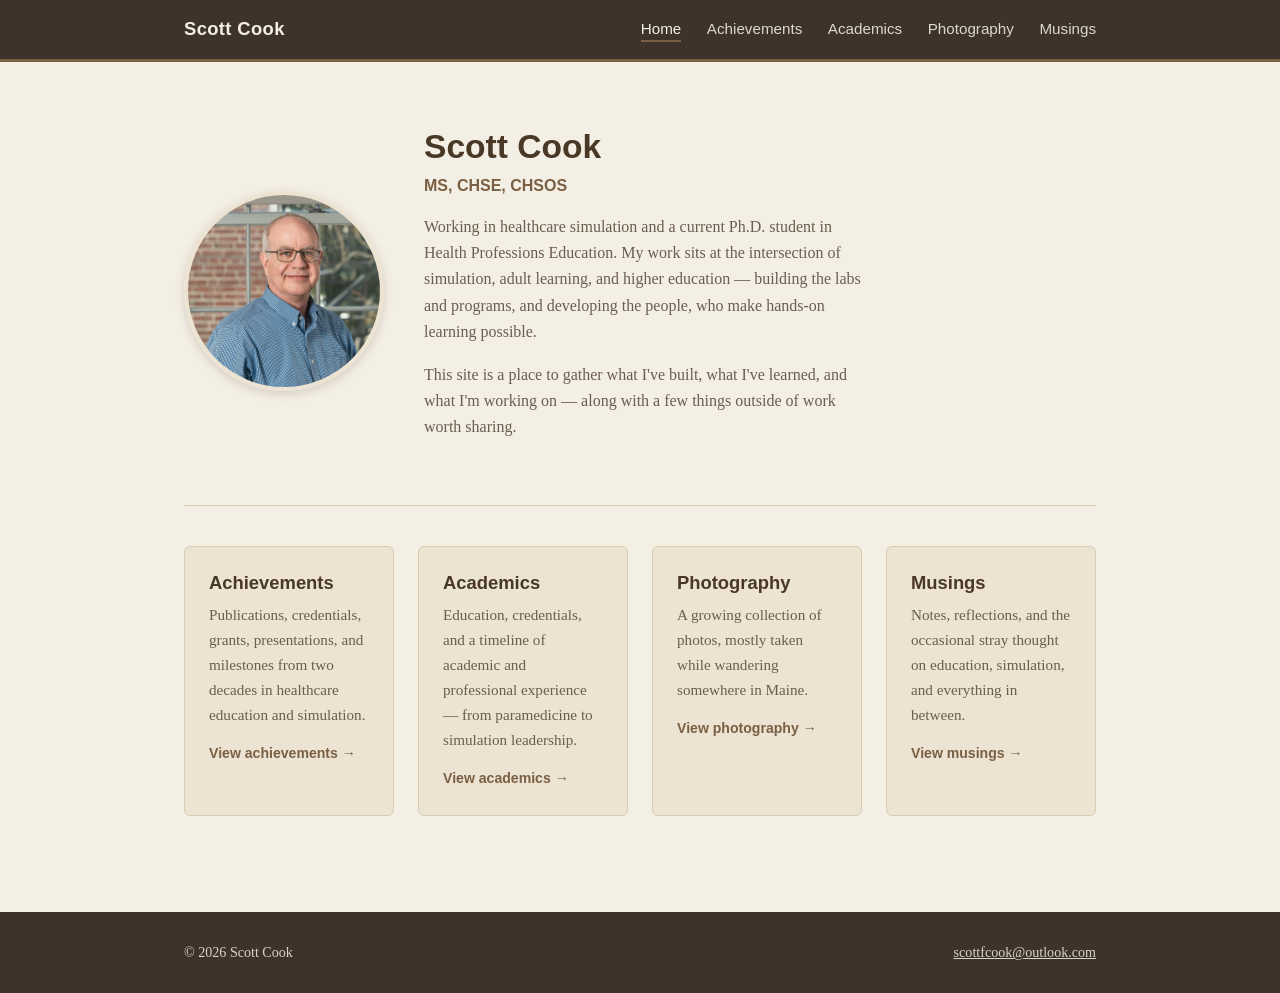
==== index.html @ f4c30662 "Email change Changing email to scottfcook@outlook.com" ====
<!DOCTYPE html>
<html lang="en">
<head>
<meta charset="UTF-8">
<meta name="viewport" content="width=device-width, initial-scale=1.0">
<title>Scott Cook</title>
<link rel="icon" href="favicon.ico" sizes="any">
<link rel="icon" type="image/png" sizes="32x32" href="favicon-32.png">
<link rel="icon" type="image/png" sizes="16x16" href="favicon-16.png">
<link rel="apple-touch-icon" href="apple-touch-icon.png">
<link rel="stylesheet" href="styles.css">
</head>
<body>

<nav class="site-nav">
  <div class="container">
    <a href="index.html" class="brand">Scott Cook</a>
    <ul>
      <li><a href="index.html" class="nav-link active">Home</a></li>
      <li><a href="achievements.html" class="nav-link">Achievements</a></li>
      <li><a href="academics.html" class="nav-link">Academics</a></li>
      <li><a href="photography.html" class="nav-link">Photography</a></li>
      <li><a href="musings.html" class="nav-link">Musings</a></li>
    </ul>
  </div>
</nav>

<main>
  <div class="container">

    <section class="hero">
      <img src="headshot.jpg" alt="Portrait of Scott Cook">
      <div class="hero-text">
        <h1>Scott Cook</h1>
        <div class="credentials">MS, CHSE, CHSOS</div>
        <p>
          Working in healthcare simulation and a current Ph.D. student in Health
          Professions Education. My work sits at the intersection of simulation,
          adult learning, and higher education &mdash; building the labs and
          programs, and developing the people, who make hands-on learning possible.
        </p>
        <p>
          This site is a place to gather what I've built, what I've learned, and
          what I'm working on &mdash; along with a few things outside of work worth
          sharing.
        </p>
      </div>
    </section>

    <section class="section-grid">

      <div class="section-card">
        <h3><a href="achievements.html">Achievements</a></h3>
        <p>Publications, credentials, grants, presentations, and milestones from
        two decades in healthcare education and simulation.</p>
        <a href="achievements.html" class="read-more">View achievements &rarr;</a>
      </div>

      <div class="section-card">
        <h3><a href="academics.html">Academics</a></h3>
        <p>Education, credentials, and a timeline of academic and professional
        experience &mdash; from paramedicine to simulation leadership.</p>
        <a href="academics.html" class="read-more">View academics &rarr;</a>
      </div>

      <div class="section-card">
        <h3><a href="photography.html">Photography</a></h3>
        <p>A growing collection of photos, mostly taken while wandering somewhere in Maine.</p>
        <a href="photography.html" class="read-more">View photography &rarr;</a>
      </div>

      <div class="section-card">
        <h3><a href="musings.html">Musings</a></h3>
        <p>Notes, reflections, and the occasional stray thought on education, simulation, and everything in between.</p>
        <a href="musings.html" class="read-more">View musings &rarr;</a>
      </div>

    </section>

  </div>
</main>

<footer class="site-footer">
  <div class="container">
    <span>&copy; 2026 Scott Cook</span>
    <span><a href="mailto:scottfcook@outlook.com">scottfcook@outlook.com</a></span>
  </div>
</footer>

</body>
</html>
---- styles.css ----
/* ============================================================
   Scott Cook — Academic Website
   Shared stylesheet — muted earth-tone palette
   ============================================================ */

:root {
  /* Earth tones — kept muted and warm, nothing saturated/bright */
  --color-bg:        #f4efe4;   /* warm parchment cream */
  --color-bg-alt:    #ece3d2;   /* slightly deeper cream, for cards/sections */
  --color-border:    #d8cbb0;   /* soft tan border */
  --color-text:      #3d332a;   /* deep warm brown, body text */
  --color-text-soft: #6b5d4f;   /* softened brown, secondary text */
  --color-heading:   #4a3826;   /* darker coffee brown, headings */
  --color-accent:    #795f43;   /* clay / tan accent (darkened for WCAG AA contrast) */
  --color-accent-2:  #5e674e;   /* muted sage/olive accent (darkened for WCAG AA contrast) */
  --color-accent-3:  #8f5736;   /* soft muted terracotta, sparingly (darkened for WCAG AA contrast) */
  --color-nav-bg:    #3d332a;   /* dark brown nav background */
  --color-nav-text:  #f4efe4;   /* cream text on nav */

  --max-width: 960px;
  --radius: 6px;
}

* {
  box-sizing: border-box;
}

html {
  scroll-behavior: smooth;
}

body {
  margin: 0;
  font-family: "Iowan Old Style", "Palatino Linotype", Georgia, "Times New Roman", serif;
  background-color: var(--color-bg);
  color: var(--color-text);
  line-height: 1.65;
  -webkit-font-smoothing: antialiased;
}

h1, h2, h3, h4 {
  font-family: "Trebuchet MS", "Segoe UI", Helvetica, Arial, sans-serif;
  color: var(--color-heading);
  line-height: 1.25;
  margin-top: 0;
}

a {
  color: var(--color-accent);
  text-decoration: none;
}

a:hover {
  color: var(--color-accent-3);
  text-decoration: underline;
}

p {
  margin: 0 0 1em 0;
}

/* ---------- Layout ---------- */

.container {
  max-width: var(--max-width);
  margin: 0 auto;
  padding: 0 1.5rem;
}

main {
  padding: 3rem 0 4rem 0;
}

/* ---------- Nav ---------- */

.site-nav {
  background-color: var(--color-nav-bg);
  border-bottom: 3px solid var(--color-accent);
}

.site-nav .container {
  display: flex;
  align-items: center;
  justify-content: space-between;
  flex-wrap: wrap;
  padding-top: 0.9rem;
  padding-bottom: 0.9rem;
}

.site-nav .brand {
  color: var(--color-nav-text);
  font-family: "Trebuchet MS", "Segoe UI", Helvetica, Arial, sans-serif;
  font-size: 1.15rem;
  font-weight: bold;
  letter-spacing: 0.02em;
}

.site-nav .brand:hover {
  color: #e6dcc4;
  text-decoration: none;
}

.site-nav ul {
  list-style: none;
  display: flex;
  gap: 1.6rem;
  margin: 0;
  padding: 0;
  flex-wrap: wrap;
}

.site-nav a.nav-link {
  color: var(--color-nav-text);
  font-family: "Trebuchet MS", "Segoe UI", Helvetica, Arial, sans-serif;
  font-size: 0.95rem;
  opacity: 0.88;
  padding-bottom: 3px;
  border-bottom: 2px solid transparent;
}

.site-nav a.nav-link:hover {
  opacity: 1;
  text-decoration: none;
  border-bottom: 2px solid var(--color-accent-3);
}

.site-nav a.nav-link.active {
  opacity: 1;
  border-bottom: 2px solid var(--color-accent);
}

/* ---------- Hero (home page) ---------- */

.hero {
  display: flex;
  align-items: center;
  gap: 2.5rem;
  flex-wrap: wrap;
  padding: 1rem 0 3rem 0;
  border-bottom: 1px solid var(--color-border);
  margin-bottom: 2.5rem;
}

.hero img {
  width: 200px;
  height: 200px;
  object-fit: cover;
  border-radius: 50%;
  border: 4px solid var(--color-bg-alt);
  box-shadow: 0 3px 10px rgba(61, 51, 42, 0.18);
  flex-shrink: 0;
}

.hero-text h1 {
  font-size: 2.1rem;
  margin-bottom: 0.3rem;
}

.hero-text .credentials {
  color: var(--color-accent);
  font-weight: bold;
  margin-bottom: 0.9rem;
  font-family: "Trebuchet MS", "Segoe UI", Helvetica, Arial, sans-serif;
  font-size: 1rem;
}

.hero-text p {
  max-width: 55ch;
  color: var(--color-text-soft);
}

/* ---------- Section preview cards on home page ---------- */

.section-grid {
  display: grid;
  grid-template-columns: repeat(auto-fit, minmax(210px, 1fr));
  gap: 1.5rem;
}

.section-card {
  background-color: var(--color-bg-alt);
  border: 1px solid var(--color-border);
  border-radius: var(--radius);
  padding: 1.5rem;
  transition: box-shadow 0.15s ease, transform 0.15s ease;
}

.section-card:hover {
  box-shadow: 0 4px 14px rgba(61, 51, 42, 0.14);
  transform: translateY(-2px);
}

.section-card h3 {
  margin-bottom: 0.5rem;
  font-size: 1.15rem;
}

.section-card h3 a {
  color: var(--color-heading);
}

.section-card h3 a:hover {
  color: var(--color-accent-3);
  text-decoration: none;
}

.section-card p {
  color: var(--color-text-soft);
  font-size: 0.95rem;
  margin-bottom: 0.8rem;
}

.section-card .read-more {
  font-size: 0.88rem;
  font-weight: bold;
  font-family: "Trebuchet MS", "Segoe UI", Helvetica, Arial, sans-serif;
}

/* ---------- Page header (interior pages) ---------- */

.page-header {
  margin-bottom: 2.5rem;
  padding-bottom: 1.2rem;
  border-bottom: 1px solid var(--color-border);
}

.page-header h1 {
  font-size: 1.9rem;
  margin-bottom: 0.4rem;
}

.page-header .subtitle {
  color: var(--color-text-soft);
  font-size: 1.05rem;
}

/* ---------- Timeline (academics / achievements) ---------- */

.timeline {
  list-style: none;
  margin: 0;
  padding: 0;
  border-left: 3px solid var(--color-border);
}

.timeline li {
  position: relative;
  padding: 0 0 1.8rem 1.8rem;
}

.timeline li::before {
  content: "";
  position: absolute;
  left: -8.5px;
  top: 4px;
  width: 14px;
  height: 14px;
  border-radius: 50%;
  background-color: var(--color-accent);
  border: 2px solid var(--color-bg);
}

.timeline .entry-title {
  font-family: "Trebuchet MS", "Segoe UI", Helvetica, Arial, sans-serif;
  font-weight: bold;
  color: var(--color-heading);
  font-size: 1.05rem;
}

.timeline .entry-meta {
  color: var(--color-accent);
  font-size: 0.88rem;
  font-family: "Trebuchet MS", "Segoe UI", Helvetica, Arial, sans-serif;
  margin-bottom: 0.4rem;
}

.timeline .entry-detail {
  color: var(--color-text-soft);
  font-size: 0.95rem;
  margin: 0.2rem 0 0 0;
}

.timeline ul.detail-list {
  margin: 0.4rem 0 0 0;
  padding-left: 1.1rem;
  color: var(--color-text-soft);
  font-size: 0.95rem;
}

.timeline ul.detail-list li {
  padding: 0 0 0.25rem 0;
}

.timeline ul.detail-list li::before {
  content: none;
}

/* ---------- Achievements year list ---------- */

.year-list {
  list-style: none;
  margin: 0;
  padding: 0;
}

.year-list li {
  display: flex;
  gap: 1rem;
  padding: 0.85rem 0;
  border-bottom: 1px solid var(--color-border);
  align-items: baseline;
}

.year-list li:last-child {
  border-bottom: none;
}

.year-list .year {
  flex-shrink: 0;
  width: 4.5rem;
  font-family: "Trebuchet MS", "Segoe UI", Helvetica, Arial, sans-serif;
  font-weight: bold;
  color: var(--color-accent);
}

.year-list .desc {
  color: var(--color-text);
}

.year-list .desc .org {
  color: var(--color-text-soft);
  font-style: italic;
}

/* ---------- Callout / highlight box ---------- */

.callout {
  background-color: var(--color-bg-alt);
  border-left: 4px solid var(--color-accent-2);
  border-radius: var(--radius);
  padding: 1.1rem 1.4rem;
  margin-bottom: 1.8rem;
}

.callout .label {
  font-family: "Trebuchet MS", "Segoe UI", Helvetica, Arial, sans-serif;
  font-weight: bold;
  color: var(--color-accent-2);
  font-size: 0.85rem;
  text-transform: uppercase;
  letter-spacing: 0.04em;
  margin-bottom: 0.3rem;
  display: block;
}

/* ---------- Placeholder sections (Photography / Musings) ---------- */

.placeholder-box {
  background-color: var(--color-bg-alt);
  border: 1px dashed var(--color-border);
  border-radius: var(--radius);
  padding: 2.5rem 2rem;
  text-align: center;
  color: var(--color-text-soft);
  margin-bottom: 2rem;
}

.placeholder-box .icon {
  font-size: 2rem;
  margin-bottom: 0.8rem;
  opacity: 0.6;
}

.gallery-grid {
  display: grid;
  grid-template-columns: repeat(auto-fit, minmax(220px, 1fr));
  gap: 1rem;
  margin-top: 1.5rem;
}

.gallery-grid .frame {
  aspect-ratio: 4 / 3;
  background-color: var(--color-bg-alt);
  border: 1px dashed var(--color-border);
  border-radius: var(--radius);
  display: flex;
  align-items: center;
  justify-content: center;
  color: var(--color-text-soft);
  font-size: 0.85rem;
  opacity: 0.75;
}

/* ---------- Photo tiles + lightbox ---------- */

.photo-tile {
  display: block;
  aspect-ratio: 4 / 3;
  border-radius: var(--radius);
  overflow: hidden;
  border: 1px solid var(--color-border);
  background-color: var(--color-bg-alt);
  box-shadow: 0 2px 6px rgba(61, 51, 42, 0.1);
  transition: box-shadow 0.15s ease, transform 0.15s ease;
}

.photo-tile:hover {
  box-shadow: 0 6px 16px rgba(61, 51, 42, 0.22);
  transform: translateY(-2px);
}

.photo-tile img {
  width: 100%;
  height: 100%;
  object-fit: cover;
  display: block;
}

.lightbox {
  display: none;
  position: fixed;
  inset: 0;
  z-index: 100;
  background-color: rgba(28, 22, 16, 0.92);
  align-items: center;
  justify-content: center;
  padding: 2rem;
}

.lightbox.is-open {
  display: flex;
}

.lightbox-img {
  max-width: 90vw;
  max-height: 80vh;
  border-radius: 4px;
  box-shadow: 0 8px 30px rgba(0, 0, 0, 0.5);
}

.lightbox-caption {
  position: absolute;
  bottom: 1.6rem;
  left: 0;
  right: 0;
  text-align: center;
  color: var(--color-nav-text);
  font-family: "Trebuchet MS", "Segoe UI", Helvetica, Arial, sans-serif;
  font-size: 0.95rem;
  opacity: 0.9;
}

.lightbox-close {
  position: absolute;
  top: 1.2rem;
  right: 1.5rem;
  background: none;
  border: none;
  color: var(--color-nav-text);
  font-size: 2.2rem;
  line-height: 1;
  cursor: pointer;
  opacity: 0.8;
}

.lightbox-close:hover {
  opacity: 1;
}

.lightbox-nav {
  position: absolute;
  top: 50%;
  transform: translateY(-50%);
  background: none;
  border: none;
  color: var(--color-nav-text);
  font-size: 3rem;
  line-height: 1;
  cursor: pointer;
  opacity: 0.75;
  padding: 0.5rem 1rem;
}

.lightbox-nav:hover {
  opacity: 1;
}

.lightbox-prev {
  left: 0.5rem;
}

.lightbox-next {
  right: 0.5rem;
}

@media (max-width: 600px) {
  .lightbox-nav {
    font-size: 2.2rem;
    padding: 0.4rem 0.6rem;
  }
}

.musing-entry {
  padding: 1.4rem 0;
  border-bottom: 1px solid var(--color-border);
}

.musing-entry:last-child {
  border-bottom: none;
}

.musing-entry h3 {
  font-size: 1.15rem;
  margin-bottom: 0.3rem;
  color: var(--color-text-soft);
}

.musing-entry .date {
  font-size: 0.85rem;
  color: var(--color-accent);
  font-family: "Trebuchet MS", "Segoe UI", Helvetica, Arial, sans-serif;
  margin-bottom: 0.5rem;
}

.page-disclaimer {
  font-style: italic;
  font-size: 0.82rem;
  color: var(--color-text-soft);
  margin-top: 2.5rem;
  padding-top: 1.2rem;
  border-top: 1px solid var(--color-border);
}

/* ---------- Footer ---------- */

.site-footer {
  background-color: var(--color-nav-bg);
  color: var(--color-nav-text);
  padding: 1.8rem 0;
  margin-top: 2rem;
}

.site-footer .container {
  display: flex;
  justify-content: space-between;
  flex-wrap: wrap;
  gap: 0.5rem;
  font-size: 0.88rem;
  opacity: 0.85;
}

.site-footer a {
  color: var(--color-nav-text);
  text-decoration: underline;
}

/* ---------- Responsive ---------- */

@media (max-width: 600px) {
  .hero {
    flex-direction: column;
    text-align: center;
  }
  .hero-text p {
    max-width: none;
  }
  .site-nav .container {
    flex-direction: column;
    align-items: flex-start;
    gap: 0.6rem;
  }
}
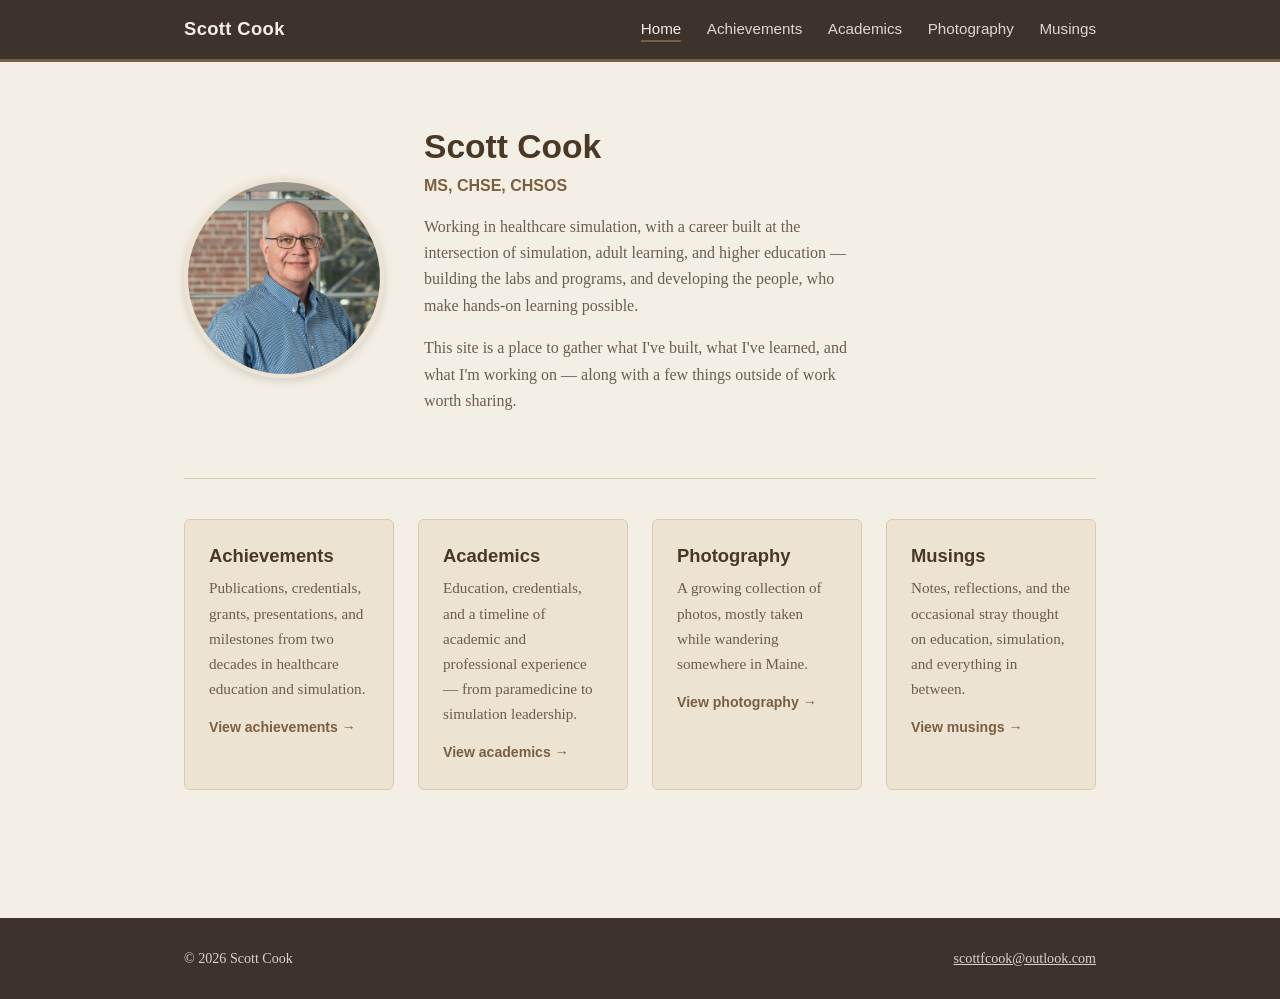
==== commit 697a8bce: "Removal of Ph.D. materials" ====
--- a/index.html
+++ b/index.html
@@ -34,10 +34,10 @@
         <h1>Scott Cook</h1>
         <div class="credentials">MS, CHSE, CHSOS</div>
         <p>
-          Working in healthcare simulation and a current Ph.D. student in Health
-          Professions Education. My work sits at the intersection of simulation,
-          adult learning, and higher education &mdash; building the labs and
-          programs, and developing the people, who make hands-on learning possible.
+          Working in healthcare simulation, with a career built at the
+          intersection of simulation, adult learning, and higher education &mdash;
+          building the labs and programs, and developing the people, who make
+          hands-on learning possible.
         </p>
         <p>
           This site is a place to gather what I've built, what I've learned, and
--- a/styles.css
+++ b/styles.css
@@ -68,7 +68,7 @@
 }
 
 main {
-  padding: 3rem 0 4rem 0;
+  padding: 3rem 0 6rem 0;
 }
 
 /* ---------- Nav ---------- */
@@ -288,11 +288,74 @@
 }
 
 .timeline ul.detail-list li {
-  padding: 0 0 0.25rem 0;
+  padding: 0 0 0.55rem 0;
+  line-height: 1.55;
+}
+
+.timeline ul.detail-list li:last-child {
+  padding-bottom: 0;
 }
 
 .timeline ul.detail-list li::before {
   content: none;
+}
+
+/* Entries that only show a title + meta line (no detail list) get extra
+   breathing room since there's no bullet content to fill the space */
+.timeline li.entry-condensed {
+  padding-bottom: 2.6rem;
+}
+
+.timeline li.entry-condensed .entry-title {
+  margin-bottom: 0.3rem;
+}
+
+.timeline li.entry-condensed .entry-meta {
+  margin-bottom: 0;
+}
+
+/* When a condensed entry also has a detail list beneath it, the list
+   itself already provides separation, so dial the extra padding back down */
+.timeline li.entry-condensed.has-detail {
+  padding-bottom: 1.8rem;
+}
+
+/* ---------- Resume download callout ---------- */
+
+.resume-cta {
+  display: flex;
+  align-items: center;
+  justify-content: space-between;
+  gap: 1rem;
+  flex-wrap: wrap;
+  background-color: var(--color-bg-alt);
+  border: 1px solid var(--color-border);
+  border-radius: var(--radius);
+  padding: 0.9rem 1.3rem;
+  margin: 0 0 1.6rem 0;
+}
+
+.resume-cta p {
+  margin: 0;
+  color: var(--color-text-soft);
+  font-size: 0.95rem;
+}
+
+.resume-cta a.btn {
+  display: inline-block;
+  font-family: "Trebuchet MS", "Segoe UI", Helvetica, Arial, sans-serif;
+  font-weight: bold;
+  font-size: 0.88rem;
+  color: var(--color-bg);
+  background-color: var(--color-accent-3);
+  padding: 0.55rem 1.1rem;
+  border-radius: var(--radius);
+  text-decoration: none;
+  white-space: nowrap;
+}
+
+.resume-cta a.btn:hover {
+  opacity: 0.9;
 }
 
 /* ---------- Achievements year list ---------- */
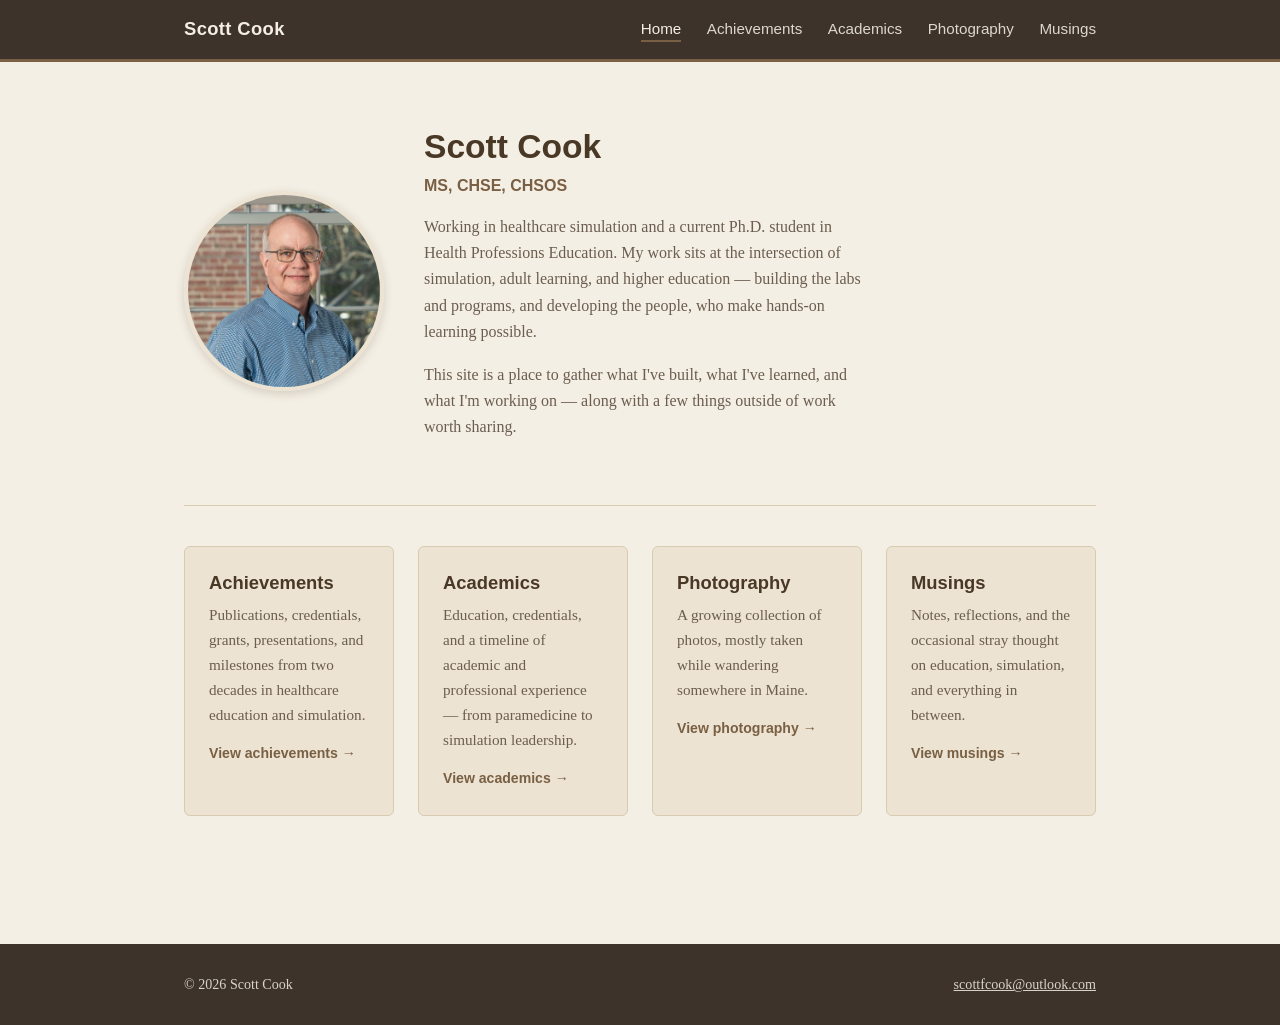
==== commit 54fa0a77: "Re-adding PhD work to the site" ====
--- a/index.html
+++ b/index.html
@@ -34,10 +34,11 @@
         <h1>Scott Cook</h1>
         <div class="credentials">MS, CHSE, CHSOS</div>
         <p>
-          Working in healthcare simulation, with a career built at the
-          intersection of simulation, adult learning, and higher education &mdash;
-          building the labs and programs, and developing the people, who make
-          hands-on learning possible.
+          Working in healthcare simulation and a current Ph.D. student in
+          Health Professions Education. My work sits at the intersection of
+          simulation, adult learning, and higher education &mdash; building the
+          labs and programs, and developing the people, who make hands-on
+          learning possible.
         </p>
         <p>
           This site is a place to gather what I've built, what I've learned, and
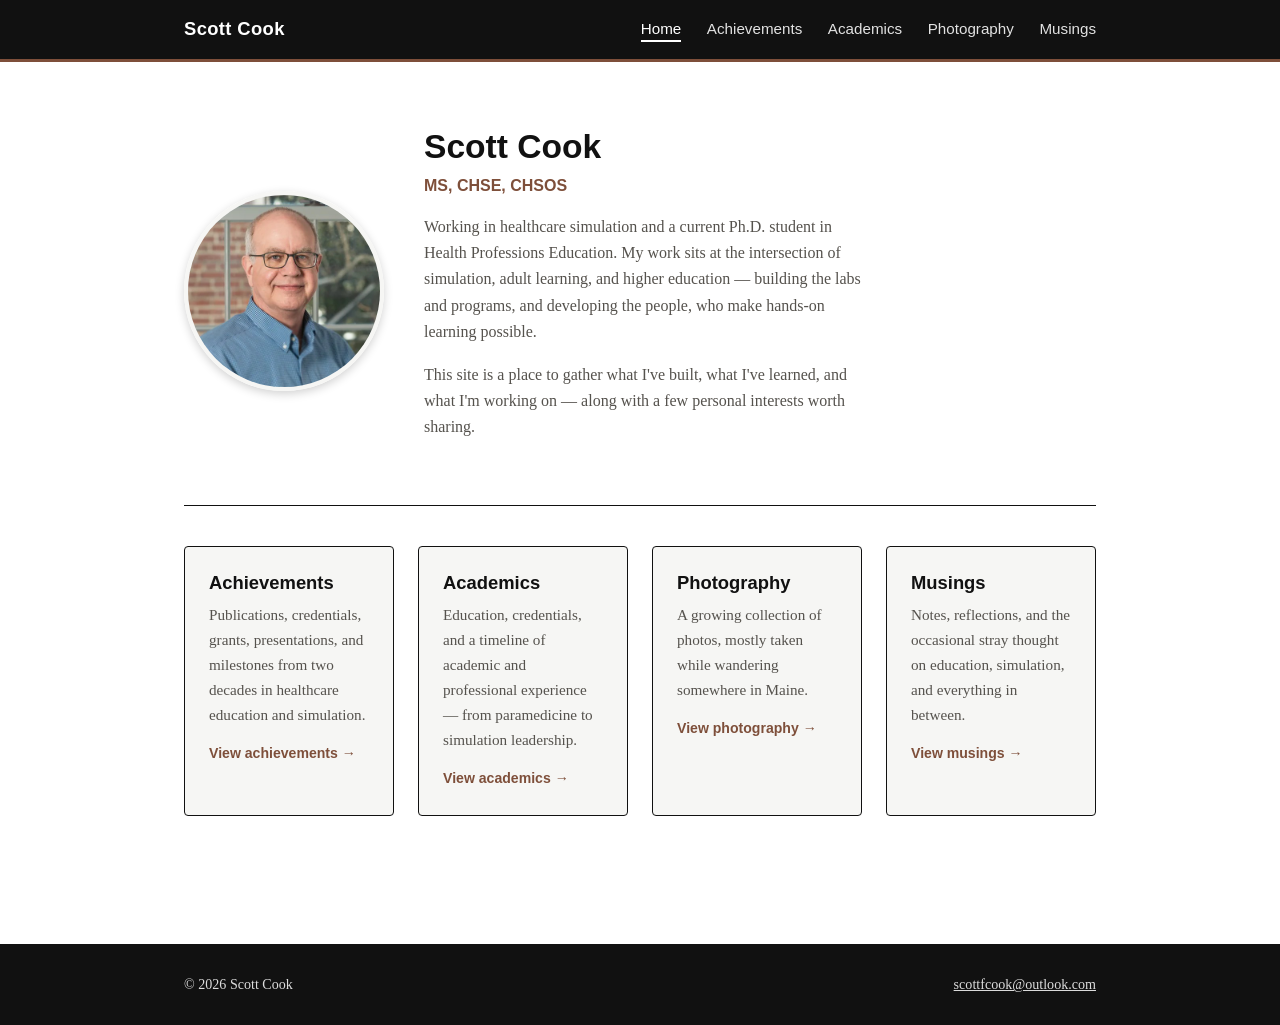
==== commit a21e909c: "Accent color change and wording" ====
--- a/index.html
+++ b/index.html
@@ -42,7 +42,7 @@
         </p>
         <p>
           This site is a place to gather what I've built, what I've learned, and
-          what I'm working on &mdash; along with a few things outside of work worth
+          what I'm working on &mdash; along with a few personal interests worth
           sharing.
         </p>
       </div>
--- a/styles.css
+++ b/styles.css
@@ -1,24 +1,25 @@
 /* ============================================================
    Scott Cook — Academic Website
-   Shared stylesheet — muted earth-tone palette
+   Shared stylesheet — black/white with a light terracotta accent
    ============================================================ */
 
 :root {
-  /* Earth tones — kept muted and warm, nothing saturated/bright */
-  --color-bg:        #f4efe4;   /* warm parchment cream */
-  --color-bg-alt:    #ece3d2;   /* slightly deeper cream, for cards/sections */
-  --color-border:    #d8cbb0;   /* soft tan border */
-  --color-text:      #3d332a;   /* deep warm brown, body text */
-  --color-text-soft: #6b5d4f;   /* softened brown, secondary text */
-  --color-heading:   #4a3826;   /* darker coffee brown, headings */
-  --color-accent:    #795f43;   /* clay / tan accent (darkened for WCAG AA contrast) */
-  --color-accent-2:  #5e674e;   /* muted sage/olive accent (darkened for WCAG AA contrast) */
-  --color-accent-3:  #8f5736;   /* soft muted terracotta, sparingly (darkened for WCAG AA contrast) */
-  --color-nav-bg:    #3d332a;   /* dark brown nav background */
-  --color-nav-text:  #f4efe4;   /* cream text on nav */
+  /* Mostly black/white/gray, with one muted accent used sparingly for
+     links, timeline markers, and small labels */
+  --color-bg:        #ffffff;   /* white */
+  --color-bg-alt:    #f6f6f4;   /* faint off-white, for cards/sections */
+  --color-border:    #111111;  /* black hairline border */
+  --color-text:      #1a1a1a;   /* near-black body text */
+  --color-text-soft: #55524d;   /* warm gray, secondary text */
+  --color-heading:   #111111;  /* black headings */
+  --color-accent:    #7e4f3a;  /* light-touch terracotta accent — links, meta, timeline dots */
+  --color-accent-2:  #7e4f3a;  /* same accent, used for callout labels/border */
+  --color-accent-3:  #654030;  /* darker terracotta, hover states / buttons */
+  --color-nav-bg:    #111111;  /* black nav background */
+  --color-nav-text:  #ffffff;   /* white text on nav */
 
   --max-width: 960px;
-  --radius: 6px;
+  --radius: 4px;
 }
 
 * {
@@ -96,7 +97,7 @@
 }
 
 .site-nav .brand:hover {
-  color: #e6dcc4;
+  color: #cfcfcf;
   text-decoration: none;
 }
 
@@ -121,12 +122,12 @@
 .site-nav a.nav-link:hover {
   opacity: 1;
   text-decoration: none;
-  border-bottom: 2px solid var(--color-accent-3);
+  border-bottom: 2px solid var(--color-nav-text);
 }
 
 .site-nav a.nav-link.active {
   opacity: 1;
-  border-bottom: 2px solid var(--color-accent);
+  border-bottom: 2px solid var(--color-nav-text);
 }
 
 /* ---------- Hero (home page) ---------- */
@@ -147,7 +148,7 @@
   object-fit: cover;
   border-radius: 50%;
   border: 4px solid var(--color-bg-alt);
-  box-shadow: 0 3px 10px rgba(61, 51, 42, 0.18);
+  box-shadow: 0 3px 10px rgba(0, 0, 0, 0.18);
   flex-shrink: 0;
 }
 
@@ -186,7 +187,7 @@
 }
 
 .section-card:hover {
-  box-shadow: 0 4px 14px rgba(61, 51, 42, 0.14);
+  box-shadow: 0 4px 14px rgba(0, 0, 0, 0.12);
   transform: translateY(-2px);
 }
 
@@ -320,7 +321,7 @@
   padding-bottom: 1.8rem;
 }
 
-/* ---------- Resume download callout ---------- */
+/* ---------- Résumé download callout ---------- */
 
 .resume-cta {
   display: flex;
@@ -463,12 +464,12 @@
   overflow: hidden;
   border: 1px solid var(--color-border);
   background-color: var(--color-bg-alt);
-  box-shadow: 0 2px 6px rgba(61, 51, 42, 0.1);
+  box-shadow: 0 2px 6px rgba(0, 0, 0, 0.08);
   transition: box-shadow 0.15s ease, transform 0.15s ease;
 }
 
 .photo-tile:hover {
-  box-shadow: 0 6px 16px rgba(61, 51, 42, 0.22);
+  box-shadow: 0 6px 16px rgba(0, 0, 0, 0.18);
   transform: translateY(-2px);
 }
 
@@ -484,7 +485,7 @@
   position: fixed;
   inset: 0;
   z-index: 100;
-  background-color: rgba(28, 22, 16, 0.92);
+  background-color: rgba(0, 0, 0, 0.92);
   align-items: center;
   justify-content: center;
   padding: 2rem;
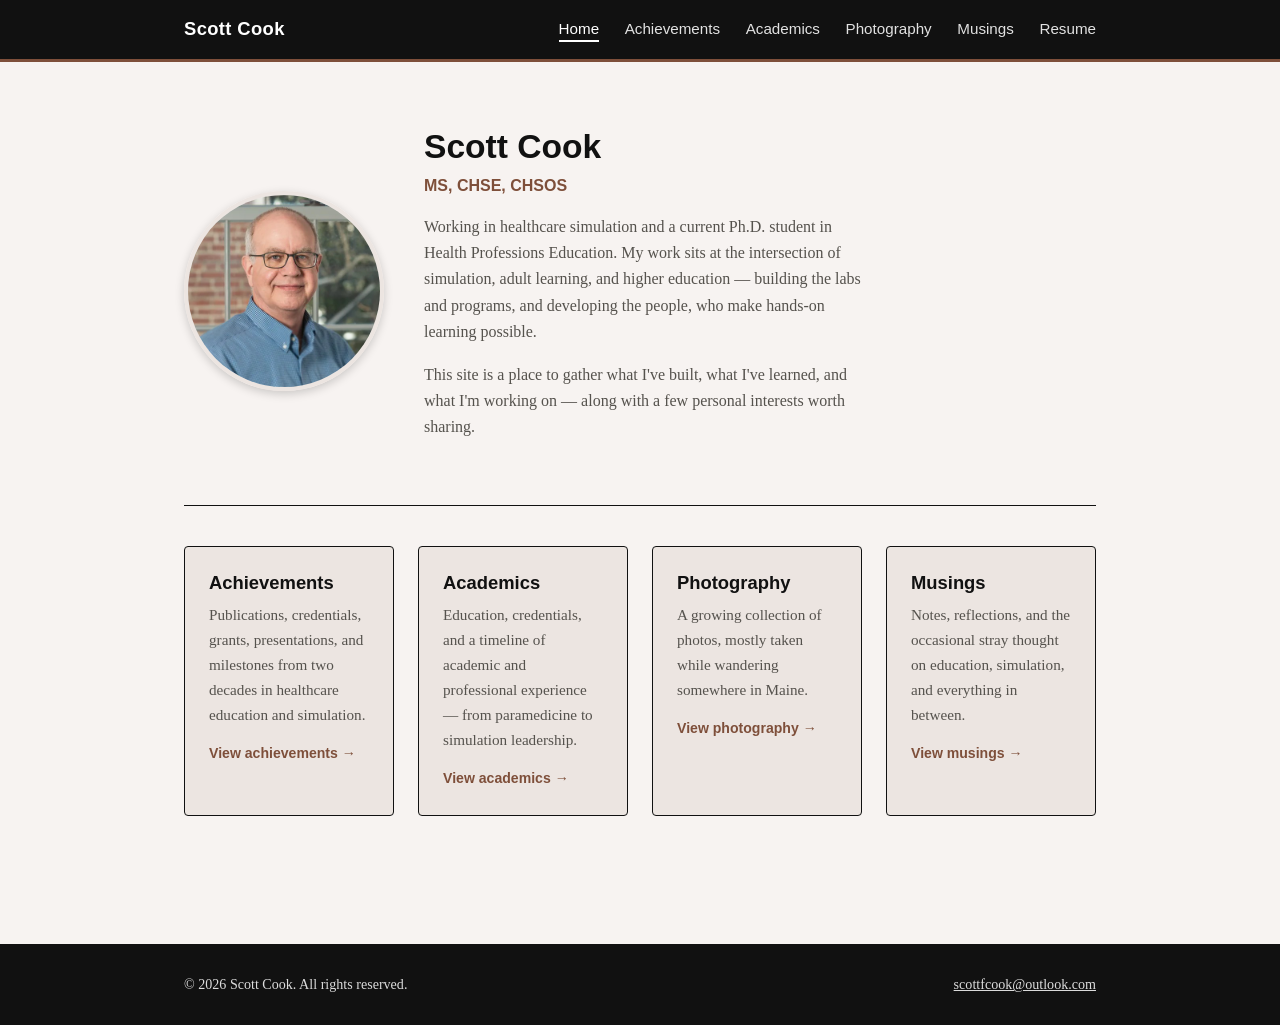
==== commit eed56800: "Add resume page and site nav updates This commit adds a dedicated Resume page and links to it across" ====
--- a/index.html
+++ b/index.html
@@ -21,6 +21,7 @@
       <li><a href="academics.html" class="nav-link">Academics</a></li>
       <li><a href="photography.html" class="nav-link">Photography</a></li>
       <li><a href="musings.html" class="nav-link">Musings</a></li>
+      <li><a href="resume.html" class="nav-link">Resume</a></li>
     </ul>
   </div>
 </nav>
@@ -83,7 +84,7 @@
 
 <footer class="site-footer">
   <div class="container">
-    <span>&copy; 2026 Scott Cook</span>
+    <span>&copy; 2026 Scott Cook. All rights reserved.</span>
     <span><a href="mailto:scottfcook@outlook.com">scottfcook@outlook.com</a></span>
   </div>
 </footer>
--- a/styles.css
+++ b/styles.css
@@ -6,8 +6,8 @@
 :root {
   /* Mostly black/white/gray, with one muted accent used sparingly for
      links, timeline markers, and small labels */
-  --color-bg:        #ffffff;   /* white */
-  --color-bg-alt:    #f6f6f4;   /* faint off-white, for cards/sections */
+  --color-bg:        #f7f3f1;   /* warm off-white, gentle terracotta tint */
+  --color-bg-alt:    #ece5e1;   /* warm pale taupe, for cards/sections */
   --color-border:    #111111;  /* black hairline border */
   --color-text:      #1a1a1a;   /* near-black body text */
   --color-text-soft: #55524d;   /* warm gray, secondary text */
@@ -634,3 +634,25 @@
     gap: 0.6rem;
   }
 }
+
+/* --- hero image variant for page-header (used on Musings) --- */
+.page-header-with-image {
+  display: flex;
+  align-items: center;
+  gap: 2rem;
+  flex-wrap: wrap;
+}
+
+.page-header-with-image img {
+  width: 170px;
+  height: 170px;
+  border-radius: 50%;
+  object-fit: cover;
+  flex-shrink: 0;
+  box-shadow: 0 3px 10px rgba(0, 0, 0, 0.18);
+}
+
+.page-header-with-image .page-header-text {
+  flex: 1;
+  min-width: 240px;
+}
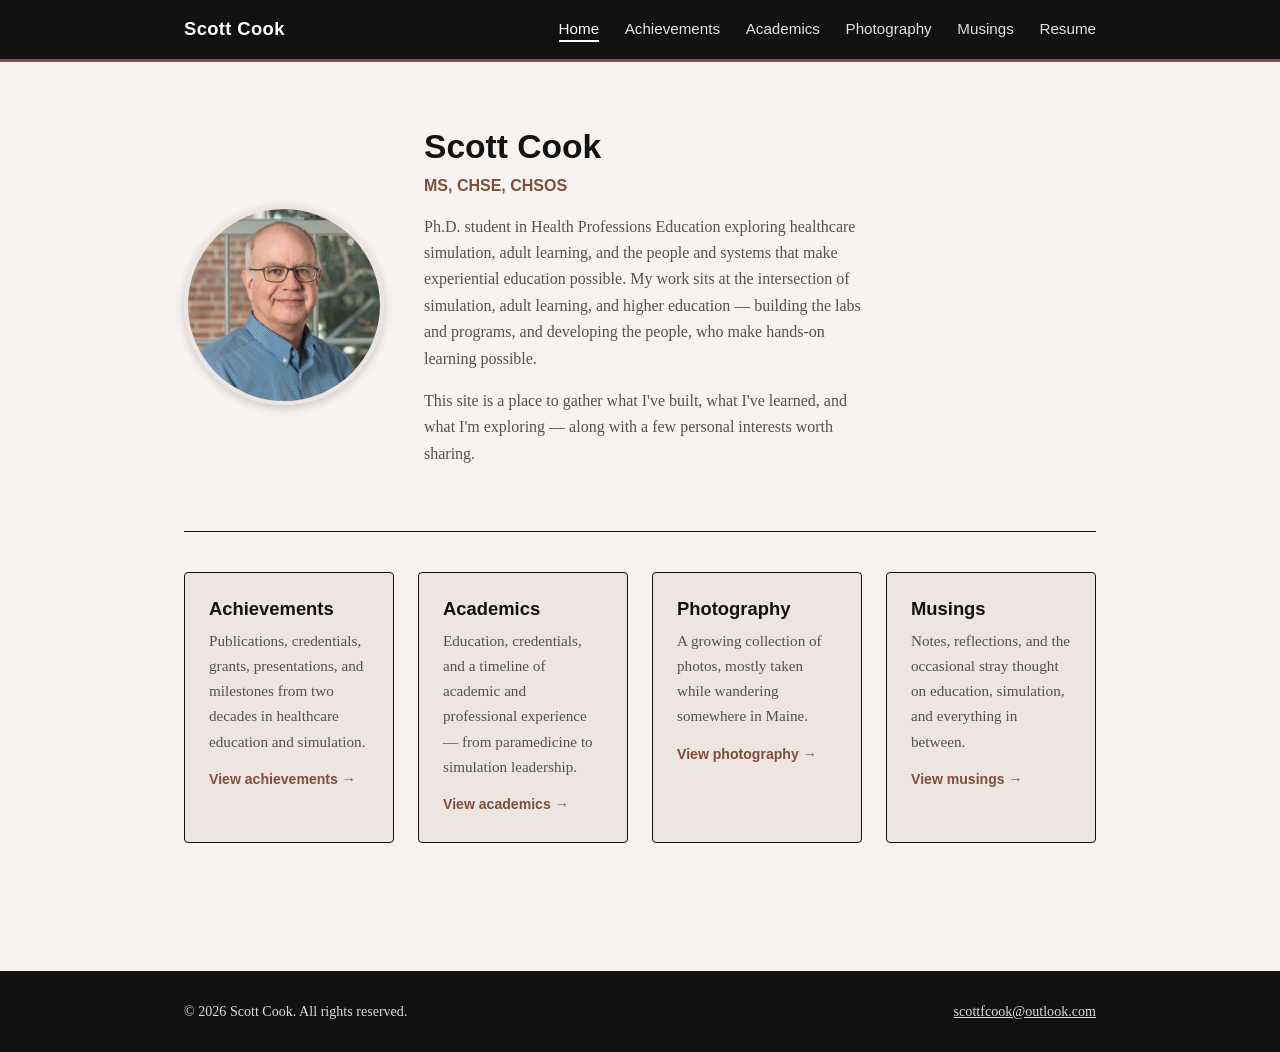
==== commit f9b8564a: "Update index.html" ====
--- a/index.html
+++ b/index.html
@@ -35,15 +35,16 @@
         <h1>Scott Cook</h1>
         <div class="credentials">MS, CHSE, CHSOS</div>
         <p>
-          Working in healthcare simulation and a current Ph.D. student in
-          Health Professions Education. My work sits at the intersection of
+          Ph.D. student in Health Professions Education exploring healthcare
+          simulation, adult learning, and the people and systems that make
+          experiential education possible. My work sits at the intersection of
           simulation, adult learning, and higher education &mdash; building the
           labs and programs, and developing the people, who make hands-on
           learning possible.
         </p>
         <p>
           This site is a place to gather what I've built, what I've learned, and
-          what I'm working on &mdash; along with a few personal interests worth
+          what I'm exploring &mdash; along with a few personal interests worth
           sharing.
         </p>
       </div>
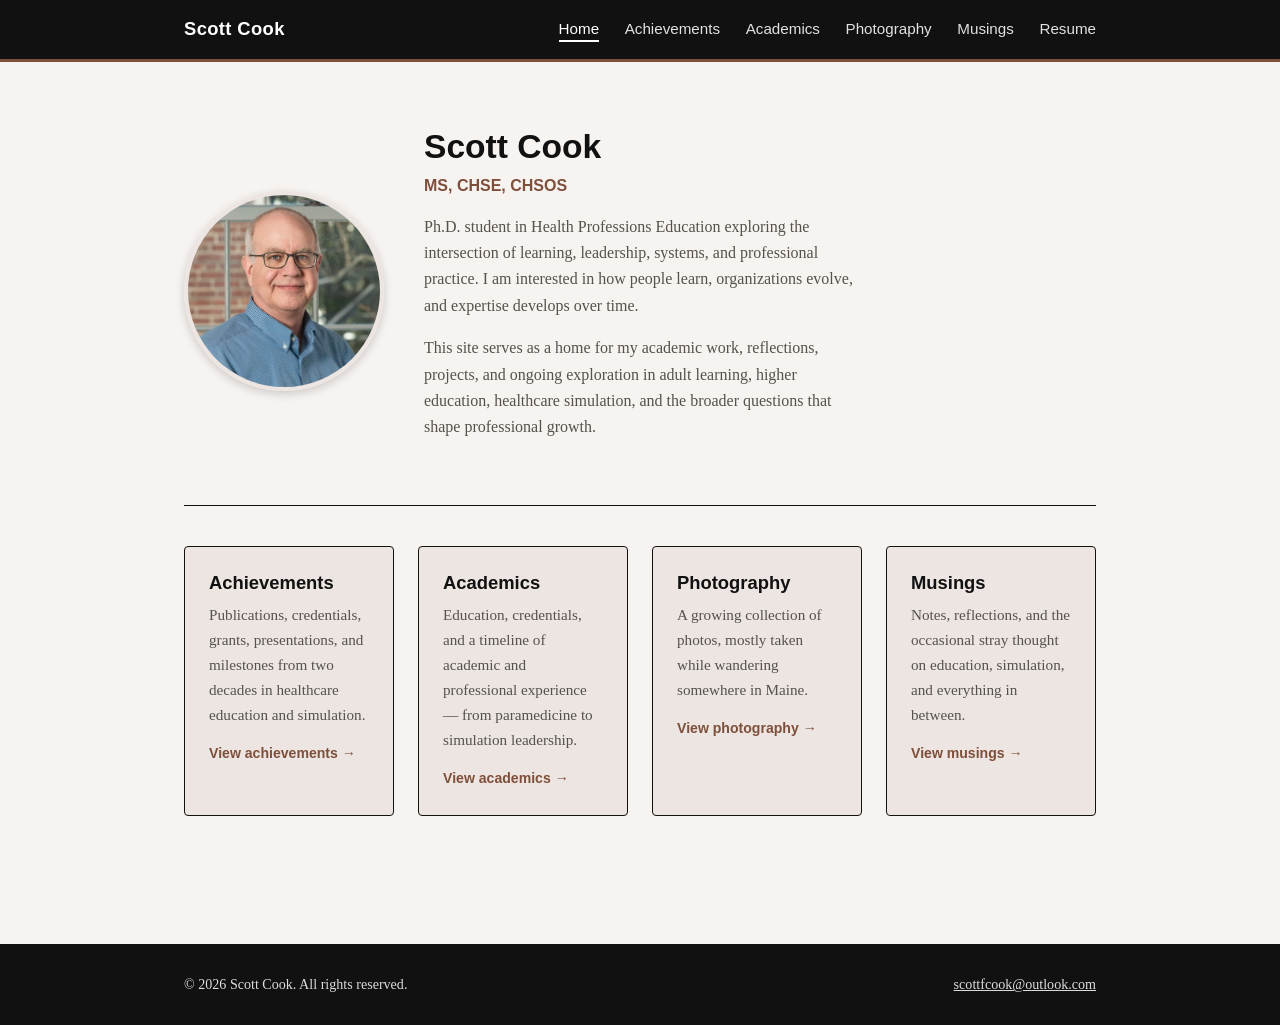
==== commit a8a66d5f: "Update index.html" ====
--- a/index.html
+++ b/index.html
@@ -35,17 +35,16 @@
         <h1>Scott Cook</h1>
         <div class="credentials">MS, CHSE, CHSOS</div>
         <p>
-          Ph.D. student in Health Professions Education exploring healthcare
-          simulation, adult learning, and the people and systems that make
-          experiential education possible. My work sits at the intersection of
-          simulation, adult learning, and higher education &mdash; building the
-          labs and programs, and developing the people, who make hands-on
-          learning possible.
+          Ph.D. student in Health Professions Education exploring the
+          intersection of learning, leadership, systems, and professional
+          practice. I am interested in how people learn, organizations evolve,
+          and expertise develops over time.
         </p>
         <p>
-          This site is a place to gather what I've built, what I've learned, and
-          what I'm exploring &mdash; along with a few personal interests worth
-          sharing.
+          This site serves as a home for my academic work, reflections,
+          projects, and ongoing exploration in adult learning, higher
+          education, healthcare simulation, and the broader questions that
+          shape professional growth.
         </p>
       </div>
     </section>
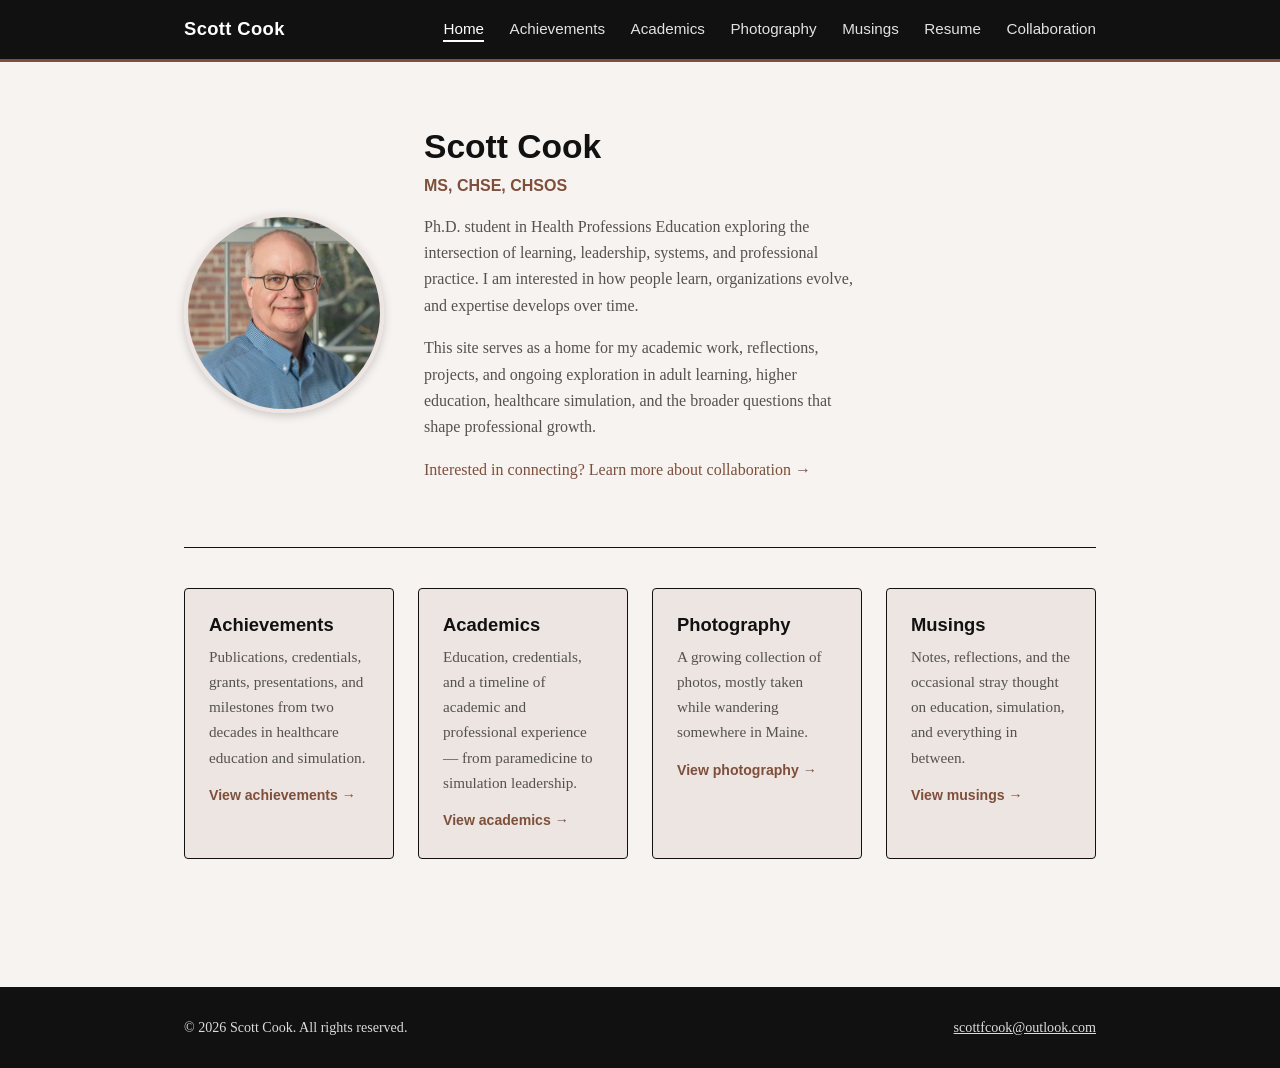
==== commit 786de48e: "Add Collaboration page and site nav links Introduce a new Collaboration page (collaboration.html) wi" ====
--- a/index.html
+++ b/index.html
@@ -22,6 +22,7 @@
       <li><a href="photography.html" class="nav-link">Photography</a></li>
       <li><a href="musings.html" class="nav-link">Musings</a></li>
       <li><a href="resume.html" class="nav-link">Resume</a></li>
+      <li><a href="collaboration.html" class="nav-link">Collaboration</a></li>
     </ul>
   </div>
 </nav>
@@ -46,6 +47,7 @@
           education, healthcare simulation, and the broader questions that
           shape professional growth.
         </p>
+        <p><a href="collaboration.html">Interested in connecting? Learn more about collaboration &rarr;</a></p>
       </div>
     </section>
 
